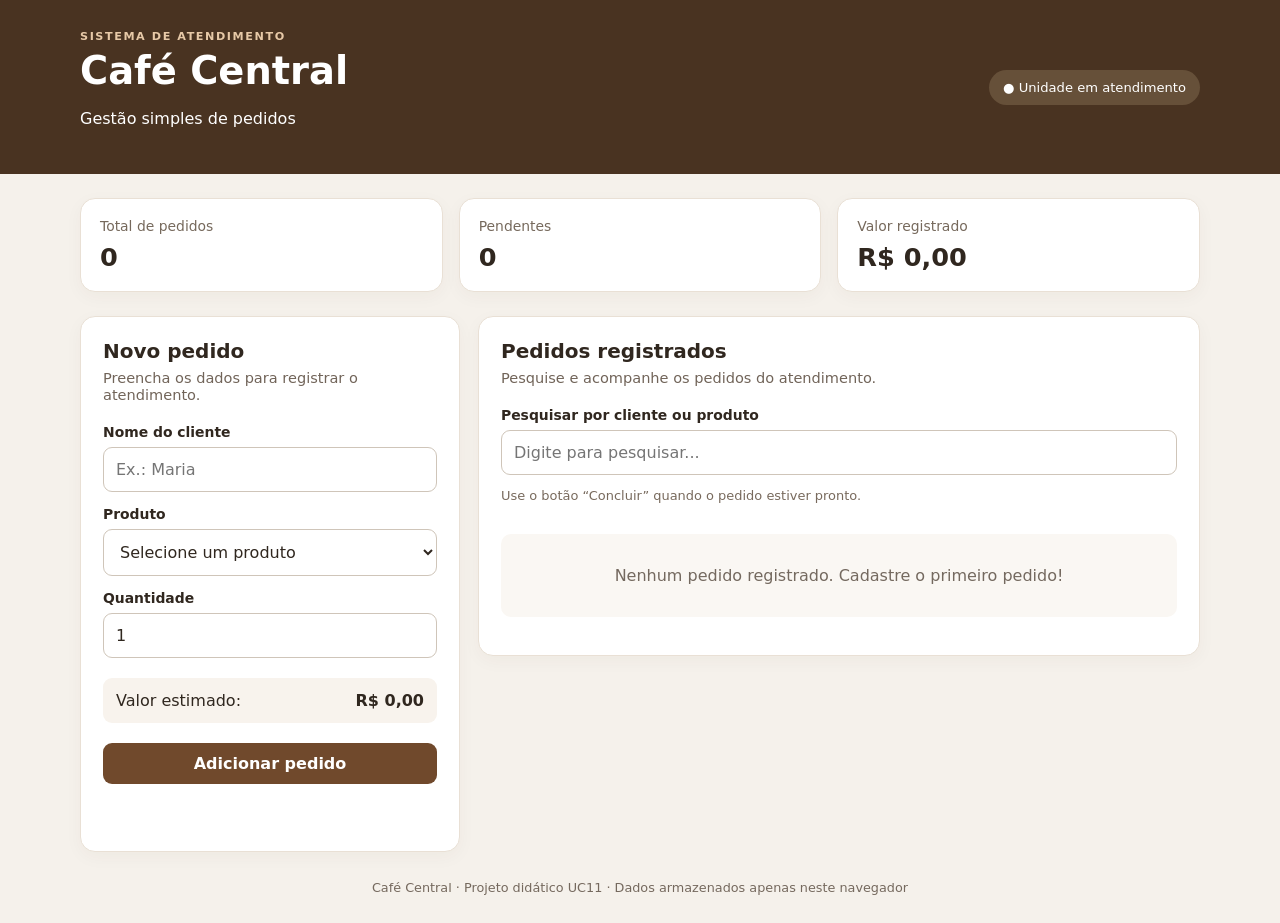
==== index.html @ 580a4aba "atualiza diretório index.html" ====
<!doctype html>
<html lang="pt-BR">
<head>
  <meta charset="UTF-8">
  <meta name="viewport" content="width=device-width, initial-scale=1">
  <meta name="description" content="Sistema didático de pedidos do Café Central">
  <title>Café Central | Pedidos</title>
  <link rel="stylesheet" href="aluno/style.css">
  <script src="aluno/script.js" defer></script>
</head>
<body>
  <header class="topo">
    <div class="container topo-conteudo">
      <div><p class="sobretitulo">SISTEMA DE ATENDIMENTO</p><h1>Café Central</h1><p class="sub
        titulo">Gestão simples de pedidos</p></div>
      <span class="indicador">● Unidade em atendimento</span>
    </div>
  </header>
  <main class="container">
    <section class="resumo" aria-label="Resumo de pedidos">
      <article class="indicador-card"><span>Total de pedidos</span><strong id="totalPedidos">0</strong></article>
      <article class="indicador-card"><span>Pendentes</span><strong id="pedidosPendentes">0</strong></article>
      <article class="indicador-card"><span>Valor registrado</span><strong id="valorTotal">R$ 0,00</strong></article>
    </section>
    <div class="colunas">
      <section class="painel" aria-labelledby="tituloCadastro">
        <div class="painel-cabecalho"><h2 id="tituloCadastro">Novo pedido</h2><p>Preencha os dados para registrar o atendimento.</p></div>
        <form id="formPedido" novalidate>
          <label for="cliente">Nome do cliente</label>
          <input id="cliente" name="cliente" type="text" maxlength="60" placeholder="Ex.: Maria" required>
          <label for="produto">Produto</label>
          <select id="produto" name="produto" required>
            <option value="">Selecione um produto</option>
            <option value="cafe">Café expresso — R$ 6,00</option>
            <option value="pao">Pão de queijo — R$ 8,00</option>
            <option value="bolo">Fatia de bolo — R$ 12,00</option>
            <option value="suco">Suco natural — R$ 10,00</option>
          </select>
          <label for="quantidade">Quantidade</label>
          <input id="quantidade" name="quantidade" type="number" min="1" max="30" step="1" value="1" required>
          
          <div class="previsao">Valor estimado: <strong id="previsaoValor">R$ 0,00</strong></div>
          <button id="adicionarPedido" class="botao botao-primario" type="submit">Adicionar pedido</button>
          <p id="mensagemFormulario" class="mensagem" role="status" aria-live="polite"></p>
        </form>
      </section>
      <section class="painel painel-lista" aria-labelledby="tituloLista">
        <div class="painel-cabecalho"><h2 id="tituloLista">Pedidos registrados</h2><p>Pesquise e acompanhe os pedidos do atendimento.</p></div>
        <label for="pesquisa">Pesquisar por cliente ou produto</label>
        <input id="pesquisa" type="search" placeholder="Digite para pesquisar...">
        <p class="ajuda">Use o botão “Concluir” quando o pedido estiver pronto.</p>
        <div id="listaPedidos" class="lista-pedidos" aria-live="polite"></div>
      </section>
    </div>
  </main>
  <footer class="rodape">Café Central · Projeto didático UC11 · Dados armazenados apenas neste navegador</footer>
</body>
</html>
---- aluno/style.css ----
/* Café Central — estilos simples, organizados por seção. */
:root { font-family: system-ui,-apple-system,"Segoe UI",sans-serif; color:#30271f; background:#f5f1eb; font-synthesis:none; }
* { box-sizing:border-box; }
body { margin:0; }
.container { width:min(1120px,calc(100% - 32px)); margin-inline:auto; }
.topo { background:#493321; color:white; padding:30px 0; }
.topo-conteudo { display:flex; justify-content:space-between; align-items:center; gap:16px; }
.sobretitulo { margin:0 0 5px; letter-spacing:.14em; font-size:.7rem; color:#e7c9a7; font-weight:700; }
h1 { margin:0; font-size:clamp(1.7rem,3vw,2.4rem); }
.subtitulo { color:#f0ddc8; margin:7px 0 0; }
.indicador { background:#665039; padding:10px 14px; border-radius:20px; font-size:.82rem; }
.resumo { display:grid; grid-template-columns:repeat(3,minmax(0,1fr)); gap:16px; margin:24px 0; }
.indicador-card,.painel { background:white; border:1px solid #e9e0d5; border-radius:15px; box-shadow:0 5px 18px #4d38200a; }
.indicador-card { padding:19px; display:flex; flex-direction:column; gap:8px; }
.indicador-card span { color:#76695c; font-size:.87rem; }
.indicador-card strong { font-size:1.6rem; }
.colunas { display:grid; grid-template-columns:380px minmax(0,1fr); gap:18px; align-items:start; }
.painel { padding:22px; }
.painel-cabecalho h2 { margin:0 0 6px; font-size:1.25rem; }
.painel-cabecalho p { margin:0 0 21px; color:#716459; font-size:.91rem; }
label { display:block; margin:14px 0 7px; font-weight:650; font-size:.87rem; }
input,select { display:block; width:100%; padding:12px; border:1px solid #cfc5b9; border-radius:9px; font:inherit; color:inherit; background:#fff; }
input:focus-visible,select:focus-visible,button:focus-visible { outline:3px solid #d5a36a; outline-offset:2px; }
.previsao { display:flex; justify-content:space-between; gap:10px; margin:20px 0; padding:13px; border-radius:9px; background:#f8f3ed; }
.botao { border:0; padding:11px 15px; border-radius:9px; font:inherit; font-weight:700; cursor:pointer; }
.botao-primario { background:#70492c; color:white; width:100%; }
.botao-primario:hover { background:#56361f; }
.botao-secundario { background:#e9f2e9; color:#23542e; }
.botao:disabled { cursor:not-allowed; opacity:.55; }
.mensagem { min-height:1.2em; color:#355e37; font-size:.88rem; }
.mensagem.erro { color:#9d2727; }
.ajuda { font-size:.81rem; color:#786a5d; }
.lista-pedidos { display:grid; gap:12px; margin-top:15px; }
.pedido { padding:15px; border:1px solid #e6ddd2; border-radius:12px; background:#fffdfb; }
.pedido-topo { display:flex; justify-content:space-between; align-items:center; gap:10px; }
.pedido h3 { margin:0; font-size:1rem; }
.pedido p { margin:8px 0; color:#65574b; font-size:.88rem; }
.pedido-rodape { display:flex; justify-content:space-between; align-items:center; gap:12px; margin-top:12px; }
.etiqueta { display:inline-block; padding:5px 9px; border-radius:20px; font-size:.76rem; font-weight:700; background:#fff1d6; color:#87590b; }

.vazio { padding:32px 12px; text-align:center; color:#74695f; background:#faf7f3; border-radius:10px; }
.rodape { text-align:center; padding:28px 16px; color:#75695e; font-size:.8rem; }

@media (max-width:650px) {
  .colunas { width:850px; }
  .resumo { width:850px; }
}
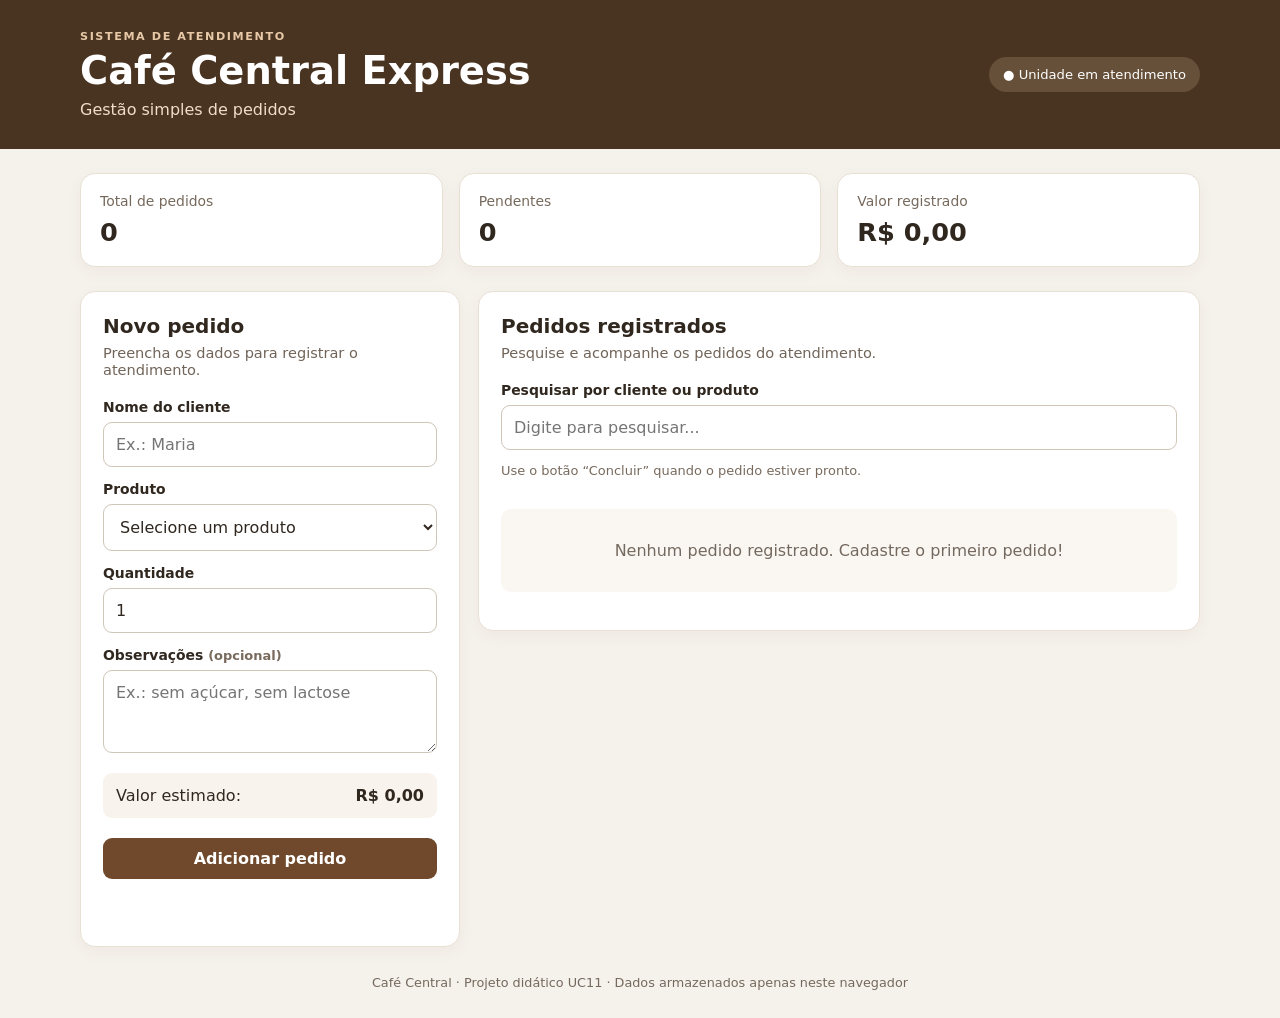
==== commit f3f4604e: "Versão do aluno: observações, persistência e ajustes mobile" ====
--- a/index.html
+++ b/index.html
@@ -1,18 +1,23 @@
 <!doctype html>
 <html lang="pt-BR">
+
 <head>
   <meta charset="UTF-8">
   <meta name="viewport" content="width=device-width, initial-scale=1">
   <meta name="description" content="Sistema didático de pedidos do Café Central">
-  <title>Café Central | Pedidos</title>
+  <title>Café Central Express | Pedidos</title>
   <link rel="stylesheet" href="aluno/style.css">
   <script src="aluno/script.js" defer></script>
 </head>
+
 <body>
   <header class="topo">
     <div class="container topo-conteudo">
-      <div><p class="sobretitulo">SISTEMA DE ATENDIMENTO</p><h1>Café Central</h1><p class="sub
-        titulo">Gestão simples de pedidos</p></div>
+      <div>
+        <p class="sobretitulo">SISTEMA DE ATENDIMENTO</p>
+        <h1>Café Central Express</h1>
+        <p class="subtitulo">Gestão simples de pedidos</p>
+      </div>
       <span class="indicador">● Unidade em atendimento</span>
     </div>
   </header>
@@ -24,7 +29,10 @@
     </section>
     <div class="colunas">
       <section class="painel" aria-labelledby="tituloCadastro">
-        <div class="painel-cabecalho"><h2 id="tituloCadastro">Novo pedido</h2><p>Preencha os dados para registrar o atendimento.</p></div>
+        <div class="painel-cabecalho">
+          <h2 id="tituloCadastro">Novo pedido</h2>
+          <p>Preencha os dados para registrar o atendimento.</p>
+        </div>
         <form id="formPedido" novalidate>
           <label for="cliente">Nome do cliente</label>
           <input id="cliente" name="cliente" type="text" maxlength="60" placeholder="Ex.: Maria" required>
@@ -38,14 +46,19 @@
           </select>
           <label for="quantidade">Quantidade</label>
           <input id="quantidade" name="quantidade" type="number" min="1" max="30" step="1" value="1" required>
-          
+          <label for="observacao">Observações <span class="ajuda">(opcional)</span></label>
+          <textarea id="observacao" name="observacao" maxlength="180" rows="3" placeholder="Ex.: sem açúcar, sem lactose"></textarea>
+
           <div class="previsao">Valor estimado: <strong id="previsaoValor">R$ 0,00</strong></div>
           <button id="adicionarPedido" class="botao botao-primario" type="submit">Adicionar pedido</button>
           <p id="mensagemFormulario" class="mensagem" role="status" aria-live="polite"></p>
         </form>
       </section>
       <section class="painel painel-lista" aria-labelledby="tituloLista">
-        <div class="painel-cabecalho"><h2 id="tituloLista">Pedidos registrados</h2><p>Pesquise e acompanhe os pedidos do atendimento.</p></div>
+        <div class="painel-cabecalho">
+          <h2 id="tituloLista">Pedidos registrados</h2>
+          <p>Pesquise e acompanhe os pedidos do atendimento.</p>
+        </div>
         <label for="pesquisa">Pesquisar por cliente ou produto</label>
         <input id="pesquisa" type="search" placeholder="Digite para pesquisar...">
         <p class="ajuda">Use o botão “Concluir” quando o pedido estiver pronto.</p>
@@ -55,4 +68,5 @@
   </main>
   <footer class="rodape">Café Central · Projeto didático UC11 · Dados armazenados apenas neste navegador</footer>
 </body>
-</html>
+
+</html>
--- a/aluno/style.css
+++ b/aluno/style.css
@@ -1,47 +1,284 @@
 /* Café Central — estilos simples, organizados por seção. */
-:root { font-family: system-ui,-apple-system,"Segoe UI",sans-serif; color:#30271f; background:#f5f1eb; font-synthesis:none; }
-* { box-sizing:border-box; }
-body { margin:0; }
-.container { width:min(1120px,calc(100% - 32px)); margin-inline:auto; }
-.topo { background:#493321; color:white; padding:30px 0; }
-.topo-conteudo { display:flex; justify-content:space-between; align-items:center; gap:16px; }
-.sobretitulo { margin:0 0 5px; letter-spacing:.14em; font-size:.7rem; color:#e7c9a7; font-weight:700; }
-h1 { margin:0; font-size:clamp(1.7rem,3vw,2.4rem); }
-.subtitulo { color:#f0ddc8; margin:7px 0 0; }
-.indicador { background:#665039; padding:10px 14px; border-radius:20px; font-size:.82rem; }
-.resumo { display:grid; grid-template-columns:repeat(3,minmax(0,1fr)); gap:16px; margin:24px 0; }
-.indicador-card,.painel { background:white; border:1px solid #e9e0d5; border-radius:15px; box-shadow:0 5px 18px #4d38200a; }
-.indicador-card { padding:19px; display:flex; flex-direction:column; gap:8px; }
-.indicador-card span { color:#76695c; font-size:.87rem; }
-.indicador-card strong { font-size:1.6rem; }
-.colunas { display:grid; grid-template-columns:380px minmax(0,1fr); gap:18px; align-items:start; }
-.painel { padding:22px; }
-.painel-cabecalho h2 { margin:0 0 6px; font-size:1.25rem; }
-.painel-cabecalho p { margin:0 0 21px; color:#716459; font-size:.91rem; }
-label { display:block; margin:14px 0 7px; font-weight:650; font-size:.87rem; }
-input,select { display:block; width:100%; padding:12px; border:1px solid #cfc5b9; border-radius:9px; font:inherit; color:inherit; background:#fff; }
-input:focus-visible,select:focus-visible,button:focus-visible { outline:3px solid #d5a36a; outline-offset:2px; }
-.previsao { display:flex; justify-content:space-between; gap:10px; margin:20px 0; padding:13px; border-radius:9px; background:#f8f3ed; }
-.botao { border:0; padding:11px 15px; border-radius:9px; font:inherit; font-weight:700; cursor:pointer; }
-.botao-primario { background:#70492c; color:white; width:100%; }
-.botao-primario:hover { background:#56361f; }
-.botao-secundario { background:#e9f2e9; color:#23542e; }
-.botao:disabled { cursor:not-allowed; opacity:.55; }
-.mensagem { min-height:1.2em; color:#355e37; font-size:.88rem; }
-.mensagem.erro { color:#9d2727; }
-.ajuda { font-size:.81rem; color:#786a5d; }
-.lista-pedidos { display:grid; gap:12px; margin-top:15px; }
-.pedido { padding:15px; border:1px solid #e6ddd2; border-radius:12px; background:#fffdfb; }
-.pedido-topo { display:flex; justify-content:space-between; align-items:center; gap:10px; }
-.pedido h3 { margin:0; font-size:1rem; }
-.pedido p { margin:8px 0; color:#65574b; font-size:.88rem; }
-.pedido-rodape { display:flex; justify-content:space-between; align-items:center; gap:12px; margin-top:12px; }
-.etiqueta { display:inline-block; padding:5px 9px; border-radius:20px; font-size:.76rem; font-weight:700; background:#fff1d6; color:#87590b; }
-
-.vazio { padding:32px 12px; text-align:center; color:#74695f; background:#faf7f3; border-radius:10px; }
-.rodape { text-align:center; padding:28px 16px; color:#75695e; font-size:.8rem; }
+:root {
+  font-family: system-ui, -apple-system, "Segoe UI", sans-serif;
+  color: #30271f;
+  background: #f5f1eb;
+  font-synthesis: none;
+}
+
+* {
+  box-sizing: border-box;
+}
+
+body {
+  margin: 0;
+}
+
+.container {
+  width: min(1120px, calc(100% - 32px));
+  margin-inline: auto;
+}
+
+.topo {
+  background: #493321;
+  color: white;
+  padding: 30px 0;
+}
+
+.topo-conteudo {
+  display: flex;
+  justify-content: space-between;
+  align-items: center;
+  gap: 16px;
+}
+
+.sobretitulo {
+  margin: 0 0 5px;
+  letter-spacing: .14em;
+  font-size: .7rem;
+  color: #e7c9a7;
+  font-weight: 700;
+}
+
+h1 {
+  margin: 0;
+  font-size: clamp(1.7rem, 3vw, 2.4rem);
+}
+
+.subtitulo {
+  color: #f0ddc8;
+  margin: 7px 0 0;
+}
+
+.indicador {
+  background: #665039;
+  padding: 10px 14px;
+  border-radius: 20px;
+  font-size: .82rem;
+}
+
+.resumo {
+  display: grid;
+  grid-template-columns: repeat(3, minmax(0, 1fr));
+  gap: 16px;
+  margin: 24px 0;
+}
+
+.indicador-card,
+.painel {
+  background: white;
+  border: 1px solid #e9e0d5;
+  border-radius: 15px;
+  box-shadow: 0 5px 18px #4d38200a;
+}
+
+.indicador-card {
+  padding: 19px;
+  display: flex;
+  flex-direction: column;
+  gap: 8px;
+}
+
+.indicador-card span {
+  color: #76695c;
+  font-size: .87rem;
+}
+
+.indicador-card strong {
+  font-size: 1.6rem;
+}
+
+.colunas {
+  display: grid;
+  grid-template-columns: 380px minmax(0, 1fr);
+  gap: 18px;
+  align-items: start;
+}
+
+.painel {
+  padding: 22px;
+}
+
+.painel-cabecalho h2 {
+  margin: 0 0 6px;
+  font-size: 1.25rem;
+}
+
+.painel-cabecalho p {
+  margin: 0 0 21px;
+  color: #716459;
+  font-size: .91rem;
+}
+
+label {
+  display: block;
+  margin: 14px 0 7px;
+  font-weight: 650;
+  font-size: .87rem;
+}
+
+input,
+select,
+textarea {
+  display: block;
+  width: 100%;
+  padding: 12px;
+  border: 1px solid #cfc5b9;
+  border-radius: 9px;
+  font: inherit;
+  color: inherit;
+  background: #fff;
+}
+
+textarea {
+  min-height: 82px;
+  resize: vertical;
+}
+
+input:focus-visible,
+select:focus-visible,
+textarea:focus-visible,
+button:focus-visible {
+  outline: 3px solid #d5a36a;
+  outline-offset: 2px;
+}
+
+.previsao {
+  display: flex;
+  justify-content: space-between;
+  gap: 10px;
+  margin: 20px 0;
+  padding: 13px;
+  border-radius: 9px;
+  background: #f8f3ed;
+}
+
+.botao {
+  border: 0;
+  padding: 11px 15px;
+  border-radius: 9px;
+  font: inherit;
+  font-weight: 700;
+  cursor: pointer;
+}
+
+.botao-primario {
+  background: #70492c;
+  color: white;
+  width: 100%;
+}
+
+.botao-primario:hover {
+  background: #56361f;
+}
+
+.botao-secundario {
+  background: #e9f2e9;
+  color: #23542e;
+}
+
+.botao:disabled {
+  cursor: not-allowed;
+  opacity: .55;
+}
+
+.mensagem {
+  min-height: 1.2em;
+  color: #355e37;
+  font-size: .88rem;
+}
+
+.mensagem.erro {
+  color: #9d2727;
+}
+
+.ajuda {
+  font-size: .81rem;
+  color: #786a5d;
+}
+
+.lista-pedidos {
+  display: grid;
+  gap: 12px;
+  margin-top: 15px;
+}
+
+.pedido {
+  padding: 15px;
+  border: 1px solid #e6ddd2;
+  border-radius: 12px;
+  background: #fffdfb;
+}
+
+.pedido-topo {
+  display: flex;
+  justify-content: space-between;
+  align-items: center;
+  gap: 10px;
+}
+
+.pedido h3 {
+  margin: 0;
+  font-size: 1rem;
+}
+
+.pedido p {
+  margin: 8px 0;
+  color: #65574b;
+  font-size: .88rem;
+}
+
+.pedido-observacao {
+  margin: 8px 0;
+  padding: 8px 10px;
+  border-left: 3px solid #d5a36a;
+  border-radius: 4px;
+  background: #f8f3ed;
+  color: #65574b;
+  font-size: .86rem;
+}
+
+.pedido-rodape {
+  display: flex;
+  justify-content: space-between;
+  align-items: center;
+  gap: 12px;
+  margin-top: 12px;
+}
+
+.etiqueta {
+  display: inline-block;
+  padding: 5px 9px;
+  border-radius: 20px;
+  font-size: .76rem;
+  font-weight: 700;
+  background: #fff1d6;
+  color: #87590b;
+}
+
+.vazio {
+  padding: 32px 12px;
+  text-align: center;
+  color: #74695f;
+  background: #faf7f3;
+  border-radius: 10px;
+}
+
+.rodape {
+  text-align: center;
+  padding: 28px 16px;
+  color: #75695e;
+  font-size: .8rem;
+}
 
 @media (max-width:650px) {
-  .colunas { width:850px; }
-  .resumo { width:850px; }
-}
+  .colunas {
+    grid-template-columns: 1fr;
+    width: auto;
+  }
+
+  .resumo {
+    grid-template-columns: 1fr;
+    width: auto;
+  }
+}
